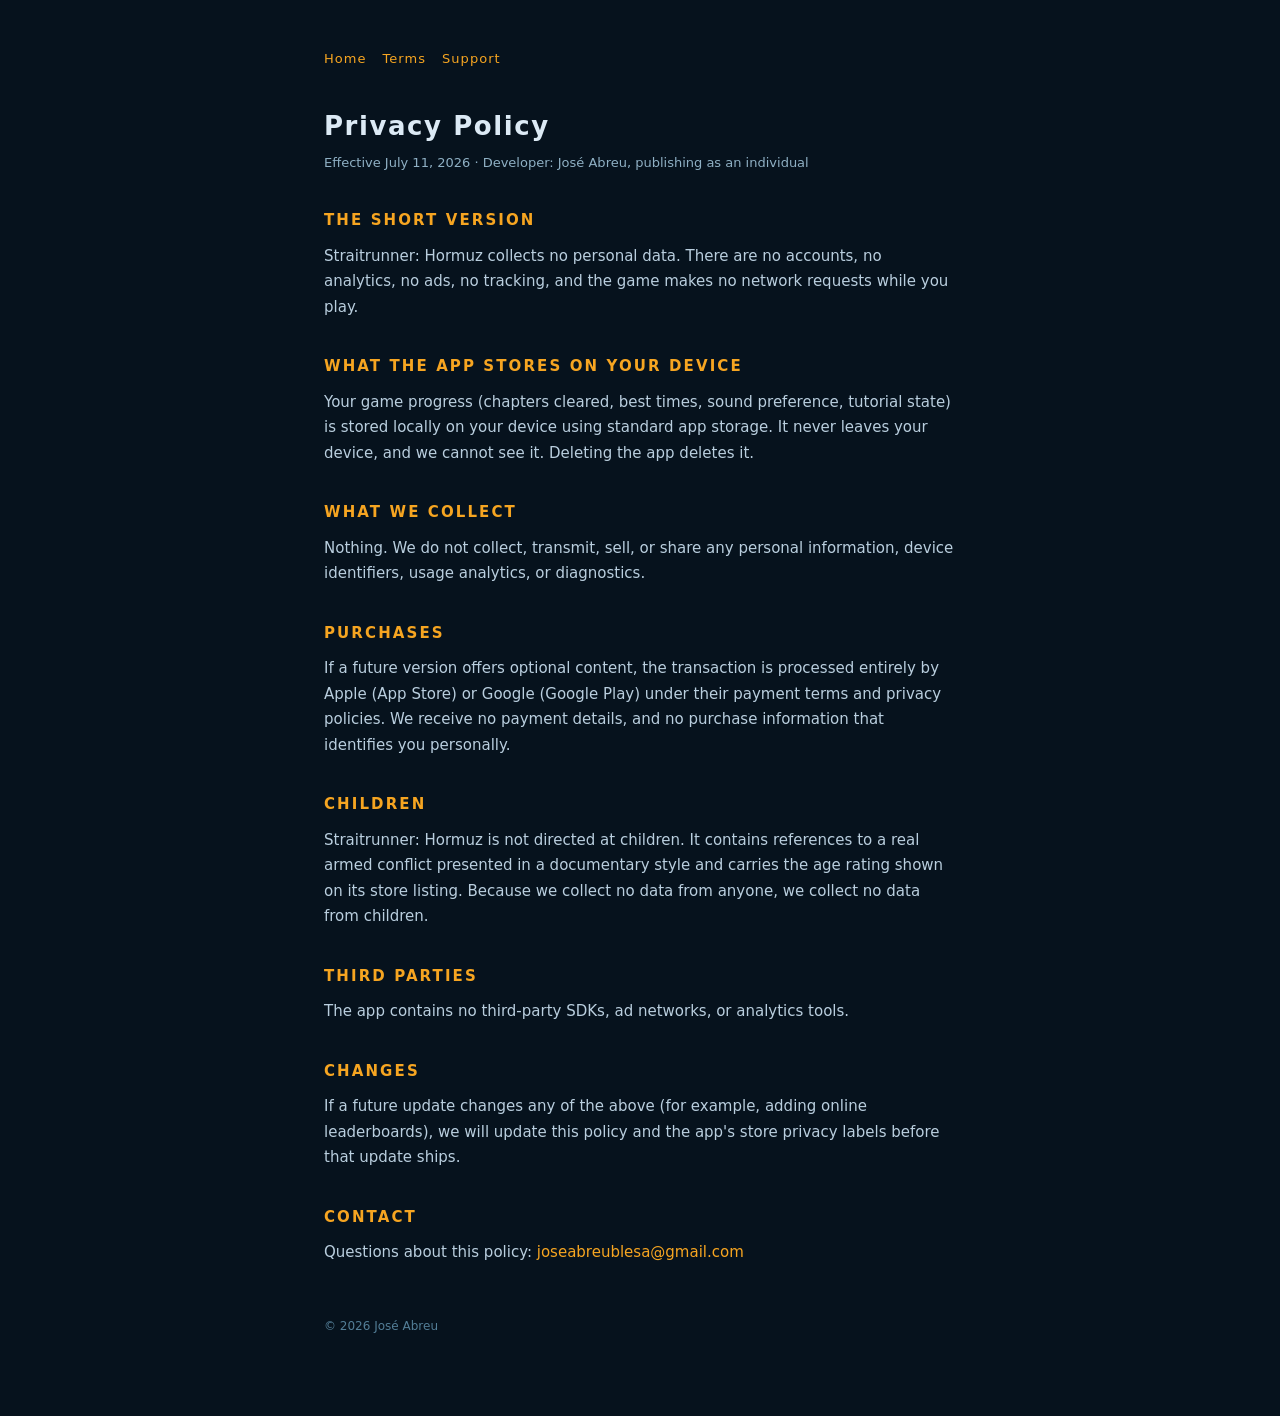
==== privacy.html @ edea9e9b "Straitrunner: Hormuz beta build for testers" ====
<!doctype html>
<html lang="en">
<head>
<meta charset="utf-8">
<meta name="viewport" content="width=device-width, initial-scale=1">
<title>Privacy Policy · Straitrunner: Hormuz</title>
<link rel="stylesheet" href="style.css">
</head>
<body>
<main>
<nav><a href="index.html">Home</a><a href="terms.html">Terms</a><a href="support.html">Support</a></nav>
<h1>Privacy Policy</h1>
<p class="sub">Effective July 11, 2026 · Developer: José Abreu, publishing as an individual</p>

<h2>The short version</h2>
<p>Straitrunner: Hormuz collects no personal data. There are no accounts, no
analytics, no ads, no tracking, and the game makes no network requests while
you play.</p>

<h2>What the app stores on your device</h2>
<p>Your game progress (chapters cleared, best times, sound preference,
tutorial state) is stored locally on your device using standard app storage.
It never leaves your device, and we cannot see it. Deleting the app deletes it.</p>

<h2>What we collect</h2>
<p>Nothing. We do not collect, transmit, sell, or share any personal
information, device identifiers, usage analytics, or diagnostics.</p>

<h2>Purchases</h2>
<p>If a future version offers optional content, the transaction is processed
entirely by Apple (App Store) or Google (Google Play) under their payment
terms and privacy policies. We receive no payment details, and no purchase
information that identifies you personally.</p>

<h2>Children</h2>
<p>Straitrunner: Hormuz is not directed at children. It contains references to a
real armed conflict presented in a documentary style and carries the age
rating shown on its store listing. Because we collect no data from anyone, we
collect no data from children.</p>

<h2>Third parties</h2>
<p>The app contains no third-party SDKs, ad networks, or analytics tools.</p>

<h2>Changes</h2>
<p>If a future update changes any of the above (for example, adding online
leaderboards), we will update this policy and the app's store privacy labels
before that update ships.</p>

<h2>Contact</h2>
<p>Questions about this policy: <a href="mailto:joseabreublesa@gmail.com">joseabreublesa@gmail.com</a></p>

<footer>© 2026 José Abreu</footer>
</main>
</body>
</html>
---- style.css ----
*{margin:0;padding:0;box-sizing:border-box}
body{background:#06121d;color:#dceaf5;font-family:-apple-system,system-ui,"Segoe UI",Roboto,sans-serif;line-height:1.7}
main{max-width:680px;margin:0 auto;padding:48px 24px 80px}
h1{font-size:26px;letter-spacing:.06em;margin-bottom:4px}
h2{font-size:15px;letter-spacing:.14em;text-transform:uppercase;color:#f6a521;margin:34px 0 10px}
p,li{font-size:15px;color:#b9cede;margin-bottom:10px}
ul,ol{padding-left:22px}
a{color:#f6a521;text-decoration:none}
a:hover{text-decoration:underline}
.sub{color:#8fb0c4;font-size:13px;margin-bottom:26px}
nav{margin-bottom:34px;font-size:13px;letter-spacing:.08em}
nav a{margin-right:16px}
b,strong{color:#dceaf5}
footer{margin-top:50px;font-size:12px;color:#537e97}
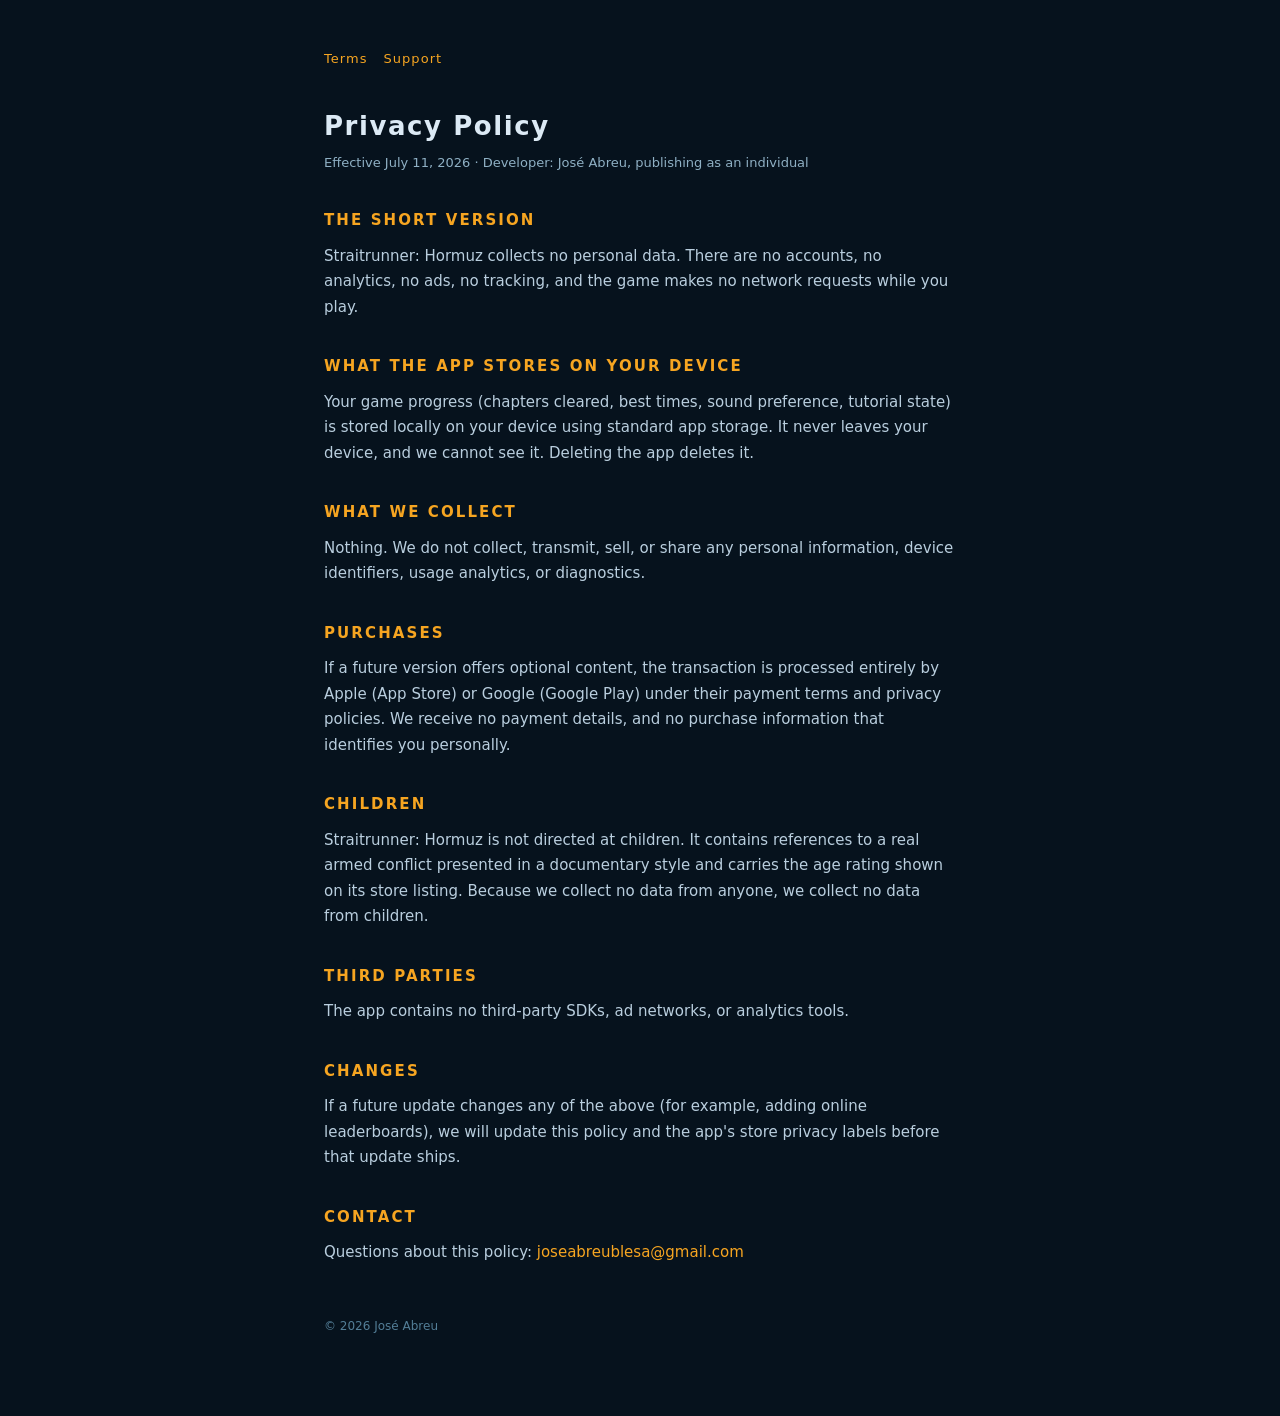
==== commit 098e5a86: "v35: review-hardened copy; support page eleven chapters; nav fix" ====
--- a/privacy.html
+++ b/privacy.html
@@ -8,7 +8,7 @@
 </head>
 <body>
 <main>
-<nav><a href="index.html">Home</a><a href="terms.html">Terms</a><a href="support.html">Support</a></nav>
+<nav><a href="terms.html">Terms</a><a href="support.html">Support</a></nav>
 <h1>Privacy Policy</h1>
 <p class="sub">Effective July 11, 2026 · Developer: José Abreu, publishing as an individual</p>
 
